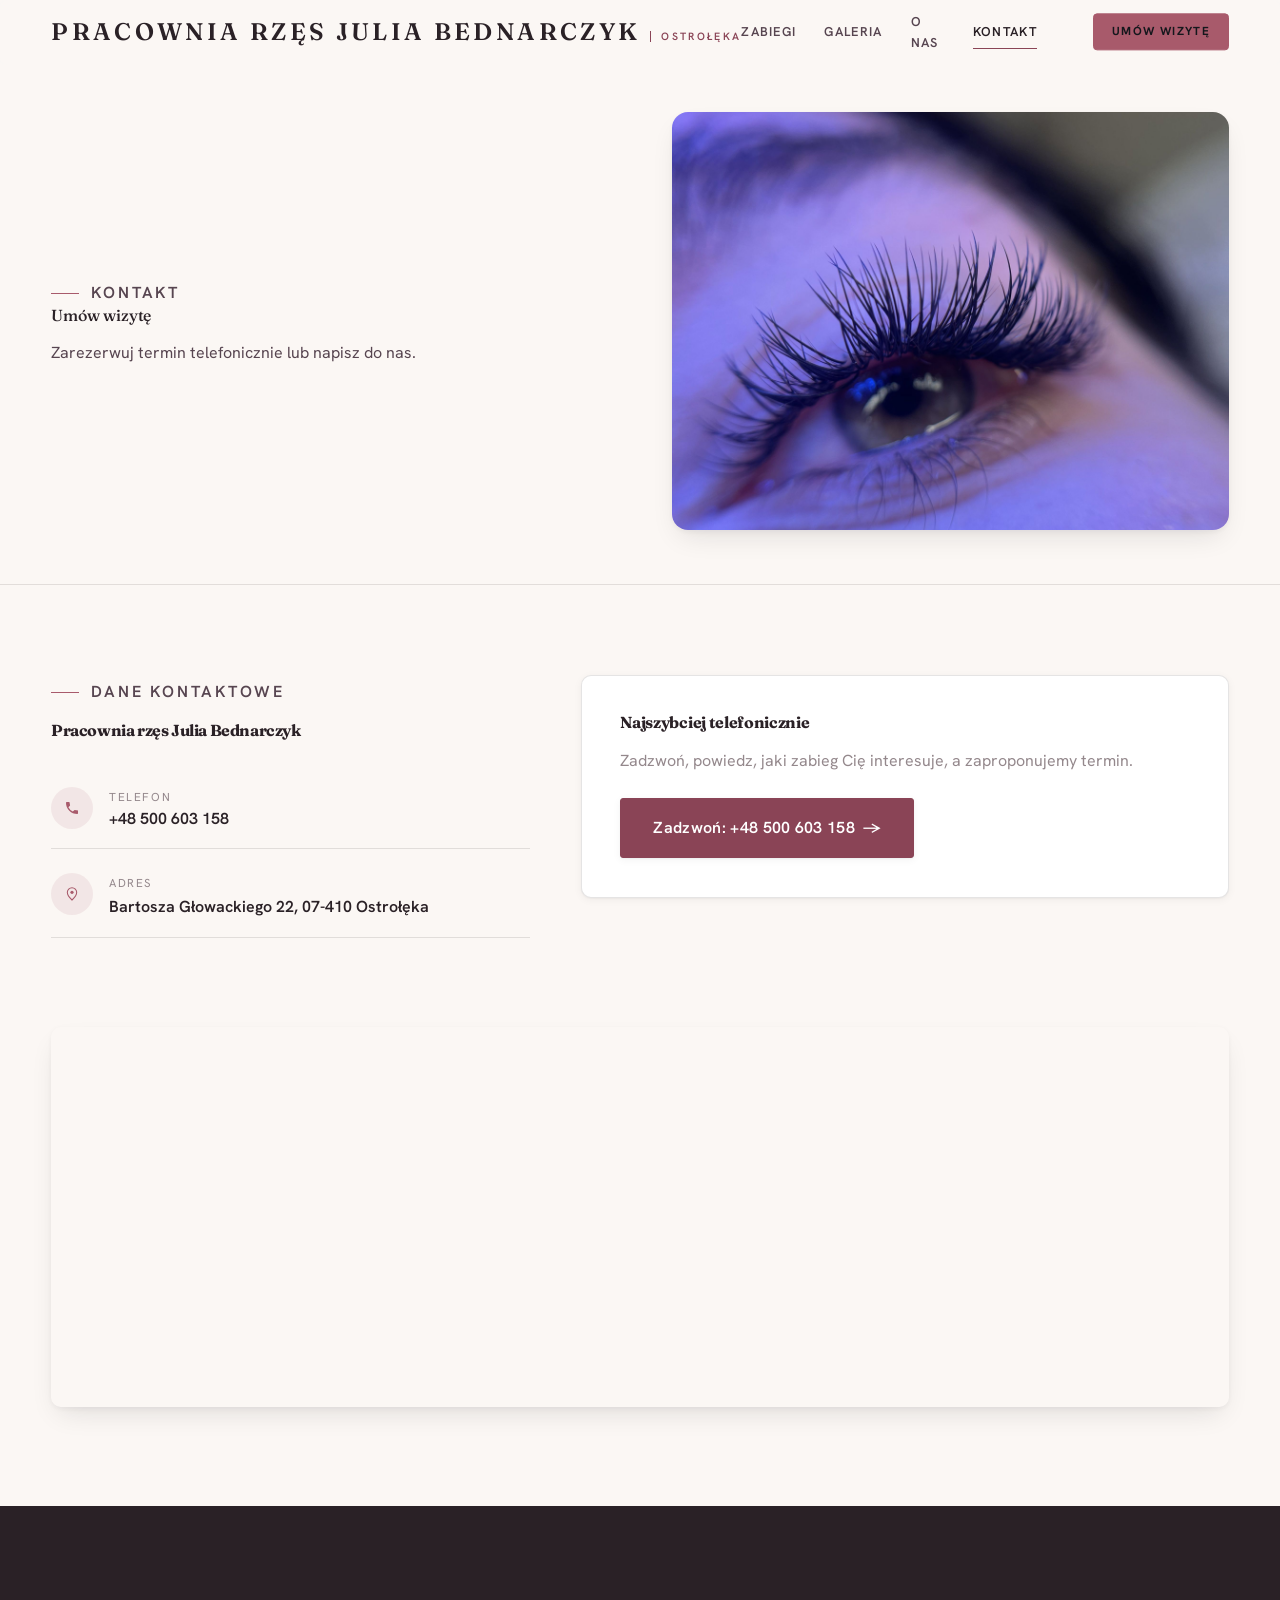
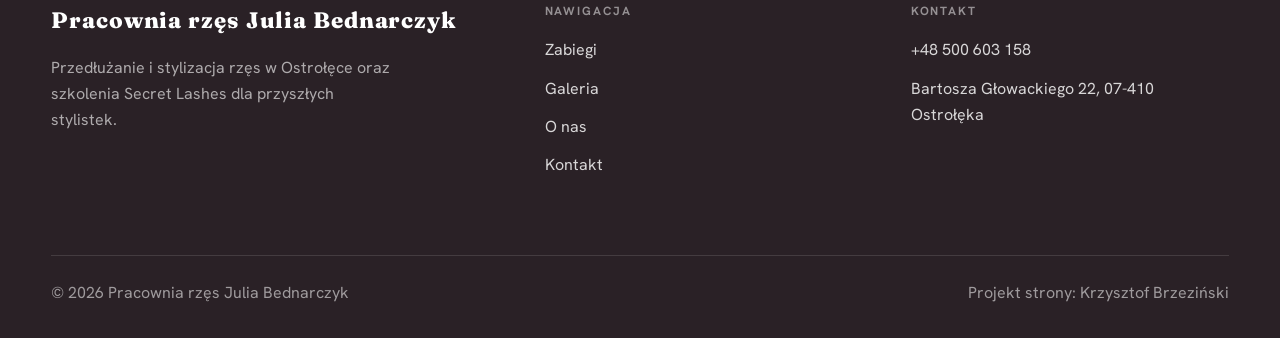
==== kontakt.html @ 6c17bf98 "Strona demo: pracownia-rzes-julia-bednarczyk-szkolenia-secret-lashes-w-ostrolece" ====
<!DOCTYPE html>
<html lang="pl">
<head>
<meta charset="UTF-8">
<meta name="viewport" content="width=device-width, initial-scale=1.0">
<title>Kontakt - Pracownia rzęs Julia Bednarczyk</title>
<meta name="description" content="Kontakt Pracownia rzęs Julia Bednarczyk - Bartosza Głowackiego 22, 07-410 Ostrołęka">
<link rel="preconnect" href="https://fonts.googleapis.com">
<link rel="preconnect" href="https://fonts.gstatic.com" crossorigin>
<link href="https://fonts.googleapis.com/css2?family=Fraunces:wght@500;600;700&family=Hanken+Grotesk:wght@400;500;600&display=swap" rel="stylesheet">
<link rel="stylesheet" href="assets/styles.css">
</head>
<body>

<header class="nav">
  <div class="wrap nav-inner">
    <a class="brand" href="index.html"><span class="name">Pracownia rzęs Julia Bednarczyk</span><span class="sub">Ostrołęka</span></a>
    <nav class="nav-links">
      <a href="oferta.html">Zabiegi</a>
      <a href="realizacje.html">Galeria</a>
      <a href="o-nas.html">O nas</a>
      <a href="kontakt.html" class="active">Kontakt</a>
      <a href="kontakt.html" class="btn btn-accent">Umów wizytę</a>
    </nav>
    <button class="nav-toggle" aria-label="Menu"><span></span><span></span><span></span></button>
  </div>
</header>

<section class="pagehead pagehead-soft">
  <div class="wrap">
    <figure class="ph-fig reveal"><img src="img/g5.jpg" alt="Pracownia rzęs Julia Bednarczyk - Umów wizytę" loading="lazy"></figure>
    <div class="ph-copy reveal">
      <span class="eyebrow">Kontakt</span>
      <h1>Umów wizytę</h1>
      <p>Zarezerwuj termin telefonicznie lub napisz do nas.</p>
    </div>
  </div>
</section>
<section>
  <div class="wrap contact-grid">
    <div class="reveal">
      <span class="eyebrow">Dane kontaktowe</span>
      <h2 style="margin:var(--space-4) 0 var(--space-6)">Pracownia rzęs Julia Bednarczyk</h2>
      <div class="info-list">
        <div class="info-row"><div class="ic"><svg class="ico-tel" width="16" height="16" viewBox="0 0 24 24" fill="none" aria-hidden="true"><path d="M6.6 10.8a15.5 15.5 0 0 0 6.6 6.6l2.2-2.2a1 1 0 0 1 1-.24 11.4 11.4 0 0 0 3.6.58 1 1 0 0 1 1 1V20a1 1 0 0 1-1 1A17 17 0 0 1 3 4a1 1 0 0 1 1-1h3.5a1 1 0 0 1 1 1c0 1.25.2 2.46.58 3.6a1 1 0 0 1-.25 1l-2.23 2.2Z" fill="currentColor"/></svg></div><div><div class="lbl">Telefon</div><a class="val" href="tel:+48500603158">+48 500 603 158</a></div></div>
        <div class="info-row"><div class="ic"><svg class="ico-pin" width="16" height="16" viewBox="0 0 24 24" fill="none" aria-hidden="true"><path d="M12 21s7-6.1 7-11.5A7 7 0 0 0 5 9.5C5 14.9 12 21 12 21Z" stroke="currentColor" stroke-width="1.6" fill="none"/><circle cx="12" cy="9.5" r="2.4" fill="currentColor"/></svg></div><div><div class="lbl">Adres</div><div class="val">Bartosza Głowackiego 22, 07-410 Ostrołęka</div></div></div>
      </div>
    </div>
    <div class="reveal">
      <div class="form">
        <h3 style="margin-bottom:var(--space-4)">Najszybciej telefonicznie</h3>
        <p class="muted" style="margin-bottom:var(--space-5)">Zadzwoń, powiedz, jaki zabieg Cię interesuje, a zaproponujemy termin.</p>
        <a href="tel:+48500603158" class="btn btn-accent" style="justify-content:center">Zadzwoń: +48 500 603 158 <span class="arr">→</span></a>
      </div>
    </div>
  </div>
</section>
<section style="padding-top:0">
  <div class="wrap reveal">
    <iframe class="map" title="Pracownia rzęs Julia Bednarczyk - Ostrołęka" src="https://maps.google.com/maps?q=53.0834225%2C21.5690968&z=15&output=embed" loading="lazy" referrerpolicy="no-referrer-when-downgrade"></iframe>
  </div>
</section>

<footer>
  <div class="wrap">
    <div class="foot-grid">
      <div class="foot-brand">
        <div class="name">Pracownia rzęs Julia Bednarczyk</div>
        <p>Przedłużanie i stylizacja rzęs w Ostrołęce oraz szkolenia Secret Lashes dla przyszłych stylistek.</p>
      </div>
      <div class="foot-col">
        <h4>Nawigacja</h4>
        <a href="oferta.html">Zabiegi</a>
        <a href="realizacje.html">Galeria</a>
        <a href="o-nas.html">O nas</a>
        <a href="kontakt.html">Kontakt</a>
      </div>
      <div class="foot-col">
        <h4>Kontakt</h4>
        <a href="tel:+48500603158">+48 500 603 158</a>
        <p>Bartosza Głowackiego 22, 07-410 Ostrołęka</p>
      </div>
    </div>
    <div class="foot-bot">
      <span>© 2026 Pracownia rzęs Julia Bednarczyk</span>
      <span>Projekt strony: Krzysztof Brzeziński</span>
    </div>
  </div>
</footer>
<div class="sticky-reserve"><a class="sr-book" href="kontakt.html">Umów wizytę</a><a class="sr-call" href="tel:+48500603158" aria-label="Zadzwoń"><svg class="ico-tel" width="16" height="16" viewBox="0 0 24 24" fill="none" aria-hidden="true"><path d="M6.6 10.8a15.5 15.5 0 0 0 6.6 6.6l2.2-2.2a1 1 0 0 1 1-.24 11.4 11.4 0 0 0 3.6.58 1 1 0 0 1 1 1V20a1 1 0 0 1-1 1A17 17 0 0 1 3 4a1 1 0 0 1 1-1h3.5a1 1 0 0 1 1 1c0 1.25.2 2.46.58 3.6a1 1 0 0 1-.25 1l-2.23 2.2Z" fill="currentColor"/></svg></a></div>

<script src="assets/main.js"></script>
</body>
</html>
---- assets/styles.css ----
/* ============================================================
   STOLBASZ — premium, architektoniczny B2B fit-out
   Jasna paleta, zero brązu. System wg premium-web-craft.
   Projekt strony: Krzysztof Brzeziński
   ============================================================ */

:root{
  /* PALETA — jasna, architektoniczna, chłodna */
  --paper:#FBF7F4;          /* główne tło */
  --paper-2:#F1E7E4;        /* sekcje alternatywne (chłodny jasny szary) */
  --paper-3:#F1E7E4;        /* delikatne wypełnienia */
  --ink:#2A2126;            /* tekst główny — chłodny grafit */
  --ink-soft:#574550;       /* nagłówki drugorzędne */
  --muted:#94888C;          /* tekst poboczny */
  --line:rgba(42,33,38,.12);/* hairline */
  --accent:#A85A6B;         /* stonowany petrol-slate — jedyny akcent */
  --accent-d:#8A4456;
  --accent-soft:rgba(168,90,107,.10);
  --dark:#2A2126;           /* sekcje ciemne (stopka/CTA) */

  /* ODSTĘPY — skala 4/8 */
  --space-1:4px; --space-2:8px; --space-3:12px; --space-4:16px; --space-5:24px;
  --space-6:32px; --space-7:48px; --space-8:64px; --space-9:96px; --space-10:128px;

  /* TYPOGRAFIA — fluid clamp() */
  --text-sm:clamp(.82rem,.8rem+.1vw,.9rem);
  --text-base:clamp(1rem,.97rem+.15vw,1.1rem);
  --text-lg:clamp(1.12rem,1.05rem+.3vw,1.3rem);
  --text-h3:clamp(1.2rem,1.1rem+.5vw,1.5rem);
  --text-h2:clamp(1.9rem,1.5rem+1.9vw,2.8rem);
  --text-h1:clamp(2.6rem,1.9rem+3.6vw,4.6rem);

  /* PROMIENIE — architektoniczne, raczej ostre */
  --r-sm:3px; --r-md:6px; --r-lg:10px;

  /* RUCH */
  --ease:cubic-bezier(.25,.46,.45,.94); --dur:.24s;

  /* CIENIE — miękkie, warstwowe */
  --sh-sm:0 1px 2px rgba(16,24,32,.04), 0 2px 8px rgba(16,24,32,.05);
  --sh-md:0 2px 6px rgba(16,24,32,.05), 0 12px 28px -8px rgba(16,24,32,.12);
  --sh-lg:0 6px 14px rgba(16,24,32,.07), 0 26px 56px -18px rgba(16,24,32,.22);

  --hairline:1px solid var(--line);

  --font-display:'Fraunces',serif;
  --font-body:'Hanken Grotesk',sans-serif;
}

*{box-sizing:border-box;margin:0;padding:0}
html{scroll-behavior:smooth}
body{
  font-family:var(--font-body);
  font-size:var(--text-base);
  line-height:1.65;
  color:var(--ink);
  background:var(--paper);
  -webkit-font-smoothing:antialiased;
  text-rendering:optimizeLegibility;
}
img{max-width:100%;display:block}
a{color:inherit;text-decoration:none}

.wrap{width:min(92%,1180px);margin-inline:auto}
section{padding-block:clamp(52px,6.5vw,96px)}

h1,h2,h3{font-family:var(--font-display);font-weight:700;line-height:1.08;letter-spacing:-.02em;color:var(--ink)}
h1{font-size:var(--text-h1);letter-spacing:-.035em}
h2{font-size:var(--text-h2);letter-spacing:-.025em}
h3{font-size:var(--text-h3)}
p{max-width:65ch}

.eyebrow{
  font-family:var(--font-body);
  font-size:var(--text-sm);
  font-weight:600;
  letter-spacing:.18em;
  text-transform:uppercase;
  color:var(--accent);
  display:inline-flex;align-items:center;gap:var(--space-3);
}
.eyebrow::before{content:"";width:28px;height:1px;background:var(--accent);display:inline-block}

.muted{color:var(--muted)}
.lead{font-size:var(--text-lg);line-height:1.55;color:var(--ink-soft);max-width:50ch}

/* ---------- BUTTONS ---------- */
.btn{
  display:inline-flex;align-items:center;gap:var(--space-2);
  font-weight:600;font-size:var(--text-sm);letter-spacing:.02em;
  padding:var(--space-4) var(--space-6);
  border-radius:var(--r-sm);
  transition:transform var(--dur) var(--ease),box-shadow var(--dur) var(--ease),background var(--dur) var(--ease);
  cursor:pointer;border:1px solid transparent;
}
.btn-accent{background:var(--accent);color:#fff;box-shadow:var(--sh-sm)}
.btn-accent:hover{background:var(--accent-d);transform:translateY(-2px);box-shadow:var(--sh-md)}
.btn-accent:active{transform:translateY(0);box-shadow:var(--sh-sm)}
.btn-ghost{background:transparent;color:var(--ink);border-color:var(--line)}
.btn-ghost:hover{border-color:var(--accent);color:var(--accent);transform:translateY(-2px)}
.btn-light{background:#fff;color:var(--ink);box-shadow:var(--sh-sm)}
.btn-light:hover{transform:translateY(-2px);box-shadow:var(--sh-md)}
.btn .arr{transition:transform var(--dur) var(--ease)}
.btn:hover .arr{transform:translateX(4px)}

/* ---------- NAV ---------- */
.nav{
  position:sticky;top:0;z-index:50;
  background:color-mix(in srgb,var(--paper) 88%,transparent);
  backdrop-filter:saturate(140%) blur(10px);
  border-bottom:var(--hairline);
}
.nav-inner{display:flex;align-items:center;justify-content:space-between;height:72px}
.brand{display:flex;flex-direction:column;line-height:1}
.brand .name{font-family:var(--font-display);font-weight:800;font-size:1.35rem;letter-spacing:.04em}
.brand .sub{font-size:.62rem;letter-spacing:.34em;text-transform:uppercase;color:var(--muted);margin-top:5px}
.nav-links{display:flex;align-items:center;gap:var(--space-6)}
.nav-links a{font-size:var(--text-sm);font-weight:500;color:var(--ink-soft);position:relative;padding-block:4px;transition:color var(--dur) var(--ease)}
.nav-links a::after{content:"";position:absolute;left:0;bottom:0;width:0;height:1.5px;background:var(--accent);transition:width var(--dur) var(--ease)}
.nav-links a:hover,.nav-links a.active{color:var(--ink)}
.nav-links a:hover::after,.nav-links a.active::after{width:100%}
.nav-links .btn{padding:var(--space-2) var(--space-5)}
/* przyciski w nav: właściwy kolor (przebij .nav-links a) + bez podkreślenia */
.nav-links a.btn-accent{color:#fff}
.nav-links a.btn-ghost,.nav-links a.btn-light{color:var(--ink)}
.nav-links a.btn::after{display:none}
.nav-toggle{display:none;background:none;border:none;cursor:pointer;flex-direction:column;gap:5px;padding:8px}
.nav-toggle span{width:24px;height:2px;background:var(--ink);transition:var(--dur)}

/* ---------- HERO (split) ---------- */
.hero{position:relative;overflow:hidden;border-bottom:var(--hairline)}
.hero-grid{display:grid;grid-template-columns:1.05fr .95fr;gap:clamp(24px,4vw,60px);align-items:center;
  padding-block:clamp(36px,4.5vw,64px)}
.hero-copy .eyebrow{margin-bottom:var(--space-5)}
.hero-copy h1{margin-bottom:var(--space-5)}
.hero-copy .lead{margin-bottom:var(--space-7)}
.hero-actions{display:flex;flex-wrap:wrap;gap:var(--space-4)}
.hero-art{position:relative;aspect-ratio:4/3;border-radius:var(--r-lg);overflow:hidden;box-shadow:var(--sh-lg)}
.hero-art img{width:100%;height:100%;object-fit:cover}
.hero-art::after{content:"";position:absolute;inset:0;background:linear-gradient(180deg,transparent 55%,rgba(18,24,28,.28))}
.hero-badge{position:absolute;left:var(--space-5);bottom:var(--space-5);z-index:2;
  background:rgba(252,252,251,.94);backdrop-filter:blur(4px);
  border-radius:var(--r-md);padding:var(--space-4) var(--space-5);box-shadow:var(--sh-md);max-width:78%}
.hero-badge strong{display:block;font-family:var(--font-display);font-size:1rem;letter-spacing:-.01em}
.hero-badge span{font-size:var(--text-sm);color:var(--muted)}

/* ---------- HERO duży / kinowy (strona główna) ---------- */
.hero-cine{position:relative;min-height:clamp(560px,82vh,840px);min-height:clamp(560px,82svh,840px);display:flex;align-items:center;overflow:hidden;border-bottom:var(--hairline)}
.hero-cine>img{position:absolute;inset:0;width:100%;height:100%;object-fit:cover;z-index:0}
.hero-cine::after{content:"";position:absolute;inset:0;z-index:1;
  background:linear-gradient(95deg,rgba(13,18,23,.86) 0%,rgba(13,18,23,.64) 32%,rgba(13,18,23,.24) 62%,rgba(13,18,23,.04) 100%)}
.hero-cine .wrap{position:relative;z-index:2;padding-block:var(--space-8)}
.hero-cine .hero-copy{max-width:660px}
.hero-cine .eyebrow{color:#fff;margin-bottom:var(--space-5)}
.hero-cine .eyebrow::before{background:#fff}
.hero-cine h1{color:#fff;margin-bottom:var(--space-5);font-size:clamp(2.9rem,2rem+4.4vw,5.2rem)}
.hero-cine .lead{color:rgba(255,255,255,.92);max-width:48ch;margin-bottom:var(--space-7)}
.hero-cine .hero-actions{display:flex;flex-wrap:wrap;gap:var(--space-4)}
@media(max-width:680px){
  .hero-cine{min-height:clamp(520px,76vh,640px);min-height:clamp(520px,76svh,640px);align-items:flex-end}
  .hero-cine::after{background:linear-gradient(0deg,rgba(13,18,23,.9) 6%,rgba(13,18,23,.45) 55%,rgba(13,18,23,.25) 100%)}
  .hero-cine .wrap{padding-bottom:var(--space-9)}
}

/* full-bleed hero variant (podstrony) */
.pagehead{position:relative;min-height:46vh;min-height:46svh;display:flex;align-items:flex-end;overflow:hidden;border-bottom:var(--hairline)}
.pagehead img{position:absolute;inset:0;width:100%;height:100%;object-fit:cover}
.pagehead::after{content:"";position:absolute;inset:0;background:linear-gradient(180deg,rgba(18,24,28,.25),rgba(18,24,28,.62))}
.pagehead .wrap{position:relative;z-index:2;padding-block:var(--space-9);color:#fff}
.pagehead h1{color:#fff;max-width:18ch}
.pagehead .eyebrow{color:#fff}
.pagehead .eyebrow::before{background:#fff}
.pagehead p{color:rgba(255,255,255,.86);margin-top:var(--space-4);max-width:54ch}

/* ---------- STRIP (pasek skrótów / liczby) ---------- */
.strip{background:var(--dark);color:#fff}
.strip .wrap{display:grid;grid-template-columns:repeat(4,1fr);gap:var(--space-6);padding-block:var(--space-8)}
.strip .item .k{font-family:var(--font-display);font-size:clamp(1.6rem,1.2rem+1.4vw,2.4rem);font-weight:800;letter-spacing:-.02em;color:#fff}
.strip .item .v{font-size:var(--text-sm);color:rgba(255,255,255,.66);margin-top:var(--space-2);line-height:1.45}
.strip .item{border-left:2px solid var(--accent);padding-left:var(--space-5)}

/* ---------- SECTION HEAD ---------- */
.head{max-width:48rem;margin-bottom:var(--space-8)}
.head.center{margin-inline:auto;text-align:center}
.head .eyebrow{margin-bottom:var(--space-4)}
.head h2{margin-bottom:var(--space-4)}
.head p{color:var(--muted);font-size:var(--text-lg);line-height:1.55}
.head.center p{margin-inline:auto}

/* ---------- INTRO SPLIT ---------- */
.split{display:grid;grid-template-columns:.92fr 1.08fr;gap:clamp(28px,5vw,80px);align-items:center}
.split.rev{grid-template-columns:1.08fr .92fr}
.split.rev .split-art{order:-1}
.split-art{position:relative;aspect-ratio:5/4;border-radius:var(--r-lg);overflow:hidden;box-shadow:var(--sh-lg)}
.split-art img{width:100%;height:100%;object-fit:cover}
.split-copy h2{margin-bottom:var(--space-5)}
.split-copy p+p{margin-top:var(--space-4)}
.split-copy .btn{margin-top:var(--space-6)}

/* ---------- SERVICES (zakres) ---------- */
.svc-grid{display:grid;grid-template-columns:repeat(auto-fit,minmax(280px,1fr));gap:var(--space-5)}
.svc{background:#fff;border:var(--hairline);border-radius:var(--r-md);padding:var(--space-7) var(--space-6);
  transition:transform var(--dur) var(--ease),box-shadow var(--dur) var(--ease),border-color var(--dur) var(--ease);
  position:relative;overflow:hidden}
.svc::before{content:"";position:absolute;left:0;top:0;width:3px;height:0;background:var(--accent);transition:height var(--dur) var(--ease)}
.svc:hover{transform:translateY(-4px);box-shadow:var(--sh-md);border-color:transparent}
.svc:hover::before{height:100%}
.svc .ic{font-family:var(--font-display);font-size:.8rem;font-weight:700;letter-spacing:.12em;color:var(--accent);margin-bottom:var(--space-4)}
.svc h3{margin-bottom:var(--space-3);font-size:1.22rem}
.svc p{color:var(--muted);font-size:var(--text-base);line-height:1.6}

/* big detailed service rows */
.svc-row{display:grid;grid-template-columns:.8fr 1.2fr;gap:clamp(20px,4vw,60px);align-items:center;padding-block:var(--space-8)}
.svc-row+.svc-row{border-top:var(--hairline)}
.svc-row.rev{grid-template-columns:1.2fr .8fr}
.svc-row.rev .svc-row-art{order:-1}
.svc-row-art{aspect-ratio:4/3;border-radius:var(--r-md);overflow:hidden;box-shadow:var(--sh-md)}
.svc-row-art img{width:100%;height:100%;object-fit:cover}
.svc-row h3{font-size:1.5rem;margin-bottom:var(--space-4)}
.svc-row .num{font-family:var(--font-display);font-size:.85rem;font-weight:700;letter-spacing:.14em;color:var(--accent);display:block;margin-bottom:var(--space-3)}
.svc-row ul{list-style:none;margin-top:var(--space-4);display:flex;flex-direction:column;gap:var(--space-2)}
.svc-row li{position:relative;padding-left:var(--space-5);color:var(--muted);font-size:var(--text-base)}
.svc-row li::before{content:"";position:absolute;left:0;top:.62em;width:8px;height:1px;background:var(--accent)}

/* ---------- GALLERY (realizacje) ---------- */
.gallery{display:grid;grid-template-columns:repeat(12,1fr);gap:var(--space-4);grid-auto-rows:200px}
/* GALERIA MASONRY — pionowe zdjęcia (portrety beauty/wellness) bez przycinania: kolumny, height auto */
.gallery-masonry{column-count:3;column-gap:var(--space-4)}
@media(max-width:900px){.gallery-masonry{column-count:2}}
@media(max-width:560px){.gallery-masonry{column-count:1}}
.gallery-masonry .m-tile{break-inside:avoid;margin:0 0 var(--space-4);padding:0;position:relative;overflow:hidden;border-radius:var(--r-md);border:1px solid var(--line)}
.gallery-masonry .m-tile img{width:100%;height:auto;display:block}
.gallery-masonry .m-tile .cap{position:absolute;left:0;right:0;bottom:0;padding:var(--space-4);color:#fff;background:linear-gradient(0deg,rgba(0,0,0,.55),transparent);font-size:var(--text-sm)}
.gallery-masonry .m-tile .cap small{display:block;font-weight:400;opacity:.78;letter-spacing:.04em;text-transform:uppercase;font-size:.66rem;margin-top:3px}
.tile{position:relative;overflow:hidden;border-radius:var(--r-md);box-shadow:var(--sh-sm);
  transition:transform var(--dur) var(--ease),box-shadow var(--dur) var(--ease)}
.tile img{width:100%;height:100%;object-fit:cover;transition:transform .6s var(--ease)}
.tile:hover{box-shadow:var(--sh-md)}
.tile:hover img{transform:scale(1.05)}
.tile .cap{position:absolute;left:0;right:0;bottom:0;padding:var(--space-5) var(--space-4) var(--space-4);
  background:linear-gradient(transparent,rgba(18,24,28,.78));color:#fff;
  font-size:var(--text-sm);font-weight:600;letter-spacing:.01em;
  opacity:0;transform:translateY(8px);transition:var(--dur) var(--ease)}
.tile:hover .cap{opacity:1;transform:translateY(0)}
.tile .cap small{display:block;font-weight:400;opacity:.78;letter-spacing:.04em;text-transform:uppercase;font-size:.66rem;margin-top:3px}
/* bento spans */
.t-wide{grid-column:span 6}
.t-tall{grid-column:span 6;grid-row:span 2}
.t-std{grid-column:span 6}
.t-third{grid-column:span 4}
.t-two3{grid-column:span 8}

/* ---------- TRUST / WIARYGODNOŚĆ ---------- */
.trust{background:var(--paper-2)}
.trust-grid{display:grid;grid-template-columns:repeat(auto-fit,minmax(240px,1fr));gap:var(--space-5);margin-top:var(--space-7)}
.trust-card{background:#fff;border-radius:var(--r-md);padding:var(--space-7) var(--space-6);box-shadow:var(--sh-sm);border-top:3px solid var(--accent)}
.trust-card .big{font-family:var(--font-display);font-size:clamp(1.8rem,1.3rem+1.6vw,2.6rem);font-weight:800;letter-spacing:-.02em;color:var(--ink);line-height:1}
.trust-card h3{font-size:1.12rem;margin:var(--space-3) 0 var(--space-2)}
.trust-card p{color:var(--muted);font-size:var(--text-base);line-height:1.55}

/* ---------- CTA band ---------- */
.cta{background:var(--dark);color:#fff;position:relative;overflow:hidden}
.cta .wrap{display:grid;grid-template-columns:1.4fr .6fr;gap:var(--space-7);align-items:center;position:relative;z-index:2}
.cta h2{color:#fff;max-width:20ch}
.cta p{color:rgba(255,255,255,.74);margin-top:var(--space-4)}
.cta-actions{display:flex;flex-direction:column;gap:var(--space-3);align-items:flex-start}
.cta::before{content:"";position:absolute;right:-80px;top:-80px;width:360px;height:360px;border-radius:50%;
  background:radial-gradient(circle,var(--accent-soft),transparent 70%)}

/* ---------- CONTACT ---------- */
.contact-grid{display:grid;grid-template-columns:.85fr 1.15fr;gap:clamp(28px,4vw,56px);align-items:start}
.info-list{display:flex;flex-direction:column;gap:var(--space-2)}
.info-row{display:flex;gap:var(--space-4);align-items:flex-start;padding-block:var(--space-4);border-bottom:var(--hairline)}
.info-row .ic{flex:none;width:42px;height:42px;display:grid;place-items:center;border-radius:50%;
  background:var(--accent-soft);color:var(--accent);font-size:1.05rem}
.info-row .lbl{font-size:.72rem;letter-spacing:.14em;text-transform:uppercase;color:var(--muted)}
.info-row .val{font-weight:600;font-size:var(--text-base);margin-top:2px}
.info-row a.val:hover{color:var(--accent)}
.map{border:none;border-radius:var(--r-lg);box-shadow:var(--sh-md);width:100%;height:100%;min-height:380px;filter:grayscale(.2) contrast(1.02)}
.form{background:#fff;border:var(--hairline);border-radius:var(--r-lg);padding:clamp(24px,3vw,40px);box-shadow:var(--sh-sm)}
.form .fld{margin-bottom:var(--space-5)}
.form label{display:block;font-size:var(--text-sm);font-weight:600;margin-bottom:var(--space-2)}
.form input,.form textarea{width:100%;font-family:inherit;font-size:var(--text-base);color:var(--ink);
  padding:var(--space-4);border:var(--hairline);border-radius:var(--r-sm);background:var(--paper);transition:border-color var(--dur)}
.form input:focus,.form textarea:focus{outline:none;border-color:var(--accent);background:#fff}
.form textarea{resize:vertical;min-height:120px}
.form .note{font-size:var(--text-sm);color:var(--muted);margin-top:var(--space-3)}

/* ---------- FOOTER ---------- */
footer{background:var(--dark);color:#fff;padding-block:var(--space-9) var(--space-6)}
.foot-grid{display:grid;grid-template-columns:1.4fr 1fr 1fr;gap:var(--space-7);margin-bottom:var(--space-8)}
.foot-brand .name{font-family:var(--font-display);font-weight:800;font-size:1.4rem;letter-spacing:.04em}
.foot-brand p{color:rgba(255,255,255,.62);margin-top:var(--space-4);font-size:var(--text-base);max-width:38ch}
.foot-col h4{font-size:.74rem;letter-spacing:.16em;text-transform:uppercase;color:rgba(255,255,255,.5);margin-bottom:var(--space-4)}
.foot-col a,.foot-col p{display:block;color:rgba(255,255,255,.82);font-size:var(--text-base);margin-bottom:var(--space-3)}
.foot-col a:hover{color:#fff}
.foot-bot{border-top:1px solid rgba(255,255,255,.12);padding-top:var(--space-5);display:flex;justify-content:space-between;flex-wrap:wrap;gap:var(--space-3);
  font-size:var(--text-sm);color:rgba(255,255,255,.55)}
.foot-bot a:hover{color:#fff}

/* ---------- REVEAL ---------- */
.reveal{opacity:0;transform:translateY(22px);transition:opacity .6s var(--ease),transform .6s var(--ease)}
.reveal.in{opacity:1;transform:none}

/* ---------- RESPONSIVE ---------- */
@media(max-width:920px){
  .hero-grid,.split,.split.rev,.svc-row,.svc-row.rev,.cta .wrap,.contact-grid,.foot-grid{grid-template-columns:1fr}
  .split.rev .split-art,.svc-row.rev .svc-row-art{order:0}
  .hero-art{aspect-ratio:16/10;max-height:420px}
  .strip .wrap{grid-template-columns:repeat(2,1fr);gap:var(--space-7)}
  .gallery{grid-auto-rows:180px}
  .t-wide,.t-tall,.t-std,.t-third,.t-two3{grid-column:span 6}
  .t-tall{grid-row:span 1}
  .cta-actions{flex-direction:row;flex-wrap:wrap}
  .foot-grid{gap:var(--space-6)}
}
@media(max-width:680px){
  .nav-links{position:fixed;inset:72px 0 auto 0;background:var(--paper);flex-direction:column;align-items:stretch;
    gap:0;padding:var(--space-4) 6%;border-bottom:var(--hairline);box-shadow:var(--sh-md);
    transform:translateY(-120%);transition:transform var(--dur) var(--ease)}
  .nav-links.open{transform:translateY(0)}
  .nav-links a{padding-block:var(--space-4);border-bottom:var(--hairline)}
  .nav-links .btn{margin-top:var(--space-3);justify-content:center}
  .nav-toggle{display:flex}
  .strip .wrap{grid-template-columns:1fr}
  .gallery{grid-template-columns:repeat(6,1fr)}
  .foot-grid{grid-template-columns:1fr}
}
@media(prefers-reduced-motion:reduce){
  *{animation-duration:.01ms!important;transition:none!important}
  .reveal{opacity:1!important;transform:none!important}
  html{scroll-behavior:auto}
}

/* ============================================================
   PREMIUM LAYER — destylat deep-researchu branż (anty-AI, spokój).
   Zmienne STOLBASZ (--accent/--ink/--paper/--line/--dark). Ruch ledwo
   zauważalny, krzywa cubic-bezier(.16,.84,.44,1); prefers-reduced-motion
   pokryte blanketem wyżej. Karty hairline zamiast cieni = #1 sygnał „nie-AI".
   ============================================================ */

/* więcej oddechu między sekcjami (liderzy: 110-130px) */
section{padding-block:clamp(64px,8vw,128px)}

/* 1) Aksamitny reveal — dłuższa, miękka krzywa zamiast „skoku" */
.reveal{transition:opacity .9s cubic-bezier(.16,.84,.44,1),transform .9s cubic-bezier(.16,.84,.44,1);will-change:opacity,transform}
/* stagger TYLKO w galerii (tam pozycja = porządek dzieci) */
.gallery .reveal:nth-child(2){transition-delay:.07s}
.gallery .reveal:nth-child(3){transition-delay:.14s}
.gallery .reveal:nth-child(4){transition-delay:.21s}
.gallery .reveal:nth-child(5){transition-delay:.28s}
.gallery .reveal:nth-child(6){transition-delay:.35s}

/* 2) Hero STATYCZNY na .hero-cine — Ken Burns CAŁKIEM WYŁĄCZONY 26.06 (3. zgłoszenie Szymona).
   GENEZA: animowanie scale na <img> hero z teksturami (cegły/framugi) re-samplinguje obraz
   klatka po klatce → na części ekranów drobne drganie/shimmer = „heroshot się trzęsie".
   translateY usunięto wcześniej, scale-only + will-change/GPU NIE wystarczyły do GWARANCJI gładkości.
   Krzysztof zażądał pewności („make sure, że błąd się nie pojawi") > efekt. Zero animacji = 0% drgania.
   Delikatny zoom zostaje TYLKO w pełnoekranowych hero gastro/studio (hg-bg/hs-bg — tło, inny
   mechanizm, chwalone, nigdy nie zgłaszane). NIE wracać do KB na .hero-cine bez realnego testu
   na sprzęcie klienta — to ryzyko regresji „trzęsienia”. */
/* BEZPIECZNY "wow" na hero = jednorazowy FADE-IN (opacity), nie zoom.
   opacity nie dotyka bitmapy → gładkie na KAŻDYM zdjęciu/ekranie/GPU, zero ryzyka migotania.
   Geometryczny ruch (scale/translate) na .hero-cine jest ZAKAZANY (bramka pilnuje). */
@keyframes heroFade{from{opacity:0}to{opacity:1}}
.hero-cine>img{transform:none;animation:heroFade 1.1s ease-out both}

/* 3) Akcentowy hairline pod nagłówkiem sekcji, który „rysuje się" przy wejściu */
.head h2{position:relative;padding-bottom:18px}
.head h2::after{content:"";position:absolute;left:0;bottom:0;height:1px;width:0;background:var(--accent);transition:width 1s cubic-bezier(.16,.84,.44,1) .15s}
.head.center h2::after{left:50%;transform:translateX(-50%)}
.head.reveal.in h2::after,.head.center.reveal.in h2::after{width:54px}

/* 4) Karty HAIRLINE zamiast cieni/zaokrągleń (najmocniejszy anty-AI detal) */
.svc{background:transparent;border:1px solid var(--line);border-radius:var(--r-sm);box-shadow:none}
.svc:hover{box-shadow:none;border-color:var(--accent);transform:translateY(-3px)}
.trust-card{background:transparent;box-shadow:none;border:1px solid var(--line);border-top:2px solid var(--accent);border-radius:var(--r-sm)}
.tile{box-shadow:none;border-radius:var(--r-sm)}
.tile:hover{box-shadow:none}

/* 5) Sticky-nav kondensuje się po przewinięciu (sygnał dopracowania) */
.nav{transition:box-shadow .4s ease,background .4s ease}
.nav.is-stuck{box-shadow:0 1px 0 var(--line),0 14px 30px -24px rgba(0,0,0,.45)}
.nav-inner{transition:height .35s var(--ease)}
.nav.is-stuck .nav-inner{height:60px}

/* 6) MANIFESTO — pełnoekranowy cytat-bohater (zastępuje generyczne „Dlaczego my") */
.manifesto{background:var(--paper-2);text-align:center}
.manifesto .wrap{max-width:60rem}
.manifesto p{font-family:var(--font-display);font-style:italic;font-size:clamp(1.6rem,1rem+2.4vw,2.8rem);line-height:1.32;color:var(--ink-soft);margin-inline:auto;max-width:26ch;position:relative;padding-top:var(--space-8)}
.manifesto p::before{content:"";position:absolute;top:0;left:50%;transform:translateX(-50%);width:54px;height:1px;background:var(--accent)}
.manifesto p span{color:var(--accent);font-style:italic}

/* 7) GATEWAYS — 3 duże bramy-zdjęcia (zamiast paska menu usług) */
.gateways{display:grid;grid-template-columns:repeat(3,1fr);gap:var(--space-4)}
.gateway{position:relative;aspect-ratio:3/4;overflow:hidden;border-radius:var(--r-sm);display:block}
.gateway img{width:100%;height:100%;object-fit:cover;transition:transform .8s var(--ease),filter .5s var(--ease)}
.gateway::after{content:"";position:absolute;inset:0;background:linear-gradient(180deg,transparent 38%,rgba(18,24,28,.74))}
.gateway:hover img{transform:scale(1.05);filter:brightness(1.05)}
.gateway .g-ttl{position:absolute;left:0;right:0;bottom:0;z-index:2;padding:var(--space-6) var(--space-5);color:#fff;font-family:var(--font-display);font-size:1.45rem;letter-spacing:-.01em;line-height:1.15}
.gateway .g-ttl small{display:block;font-family:var(--font-body);font-size:var(--text-sm);font-weight:400;opacity:.82;letter-spacing:.03em;margin-top:5px}
@media(max-width:760px){.gateways{grid-template-columns:1fr}.gateway{aspect-ratio:16/10}}

/* 8) LOGO klienta w nagłówku (gdy podane --logo) */
/* 52px domyślnie (feedback Bartka 06.07.2026: 40px ginęło, uwaga padła 3x; ~56px sprawdzone na żywym demie anna-borowiec-makeup) */
.brand-logo{height:52px;width:auto;max-width:240px;object-fit:contain;display:block}
.nav.is-stuck .brand-logo{height:44px}
@media(max-width:680px){.brand-logo{height:40px}}

/* === rodzina: wellness === */
/* ============================================================
   RODZINA: WELLNESS (beauty / spa / head spa / masaż / kosmetologia)
   Doklejane NA WIERZCH base.css. Skin beauty (Fraunces + śliwka) lub spa (Marcellus + złoto).
   Filozofia: ATMOSFERA + ZADBANIE O SIEBIE + "Umów wizytę". Miękko, zmysłowo, spokojnie.
   Tokeny TYLKO istniejące. Ceny/zabiegi/specjaliści/before-after tylko realne.
   ============================================================ */

/* --- Miększe, eleganckie karty --- */
.svc,.trust-card,.tile,.gateway,.split-art,.svc-row-art{border-radius:var(--r-lg)}

/* --- CENNIK / ZABIEGI (kategorie; ceny tylko gdy realne) - reuzyte z gastro --- */
.menu-sec{background:var(--paper-2)}
.menu-cats{display:grid;grid-template-columns:repeat(2,1fr);gap:var(--space-7) var(--space-8);max-width:62rem;margin:0 auto}
.menu-cat{border-top:1px solid var(--accent);padding-top:var(--space-4)}
.menu-cat h3{font-family:var(--font-display);font-size:1.35rem;letter-spacing:.01em;margin-bottom:var(--space-3)}
.menu-cat p{color:var(--muted);font-size:var(--text-base);line-height:1.65}
.menu-note{text-align:center;color:var(--muted);font-size:var(--text-sm);margin-top:var(--space-8);max-width:52ch;margin-inline:auto}
@media(max-width:760px){.menu-cats{grid-template-columns:1fr;gap:var(--space-6)}}

/* --- ZESPÓŁ / SPECJALISTKI (renderowane TYLKO z realnych danych) - reuzyte z kliniki --- */
.zespol-grid{display:grid;grid-template-columns:repeat(auto-fit,minmax(15rem,1fr));gap:var(--space-6)}
.doc{margin:0;background:var(--paper);border:1px solid var(--line);border-radius:var(--r-lg);overflow:hidden;
  transition:transform .3s var(--ease),box-shadow .3s var(--ease)}
.doc:hover{transform:translateY(-5px);box-shadow:var(--sh-md)}
.doc-photo{aspect-ratio:4/5;overflow:hidden;background:var(--paper-2)}
.doc-photo img{width:100%;height:100%;object-fit:cover;transition:transform .6s var(--ease)}
.doc:hover .doc-photo img{transform:scale(1.04)}
.doc figcaption{padding:var(--space-5)}
.doc-role{display:inline-block;font-size:.72rem;font-weight:700;letter-spacing:.14em;text-transform:uppercase;
  color:var(--accent);margin-bottom:var(--space-2)}
.doc-name{font-family:var(--font-display);font-size:1.15rem;margin-bottom:var(--space-2);line-height:1.2}
.doc-bio{color:var(--muted);font-size:var(--text-sm);line-height:1.55}

/* --- STICKY "Umów wizytę" (mobile) --- */
.sticky-reserve{display:none}
@media(max-width:820px){
  .sticky-reserve{display:flex;position:fixed;left:0;right:0;bottom:0;z-index:90;
    background:var(--line);box-shadow:0 -6px 20px -10px rgba(0,0,0,.4)}
  .sticky-reserve a{padding:15px 8px;text-align:center;font-weight:700;font-size:.95rem;letter-spacing:.01em}
  .sr-book{flex:1;background:var(--accent);color:#fff}
  .sr-call{width:60px;background:var(--paper);color:var(--ink);font-size:1.15rem;border-left:1px solid var(--line)}
  body{padding-bottom:56px}
}

/* ============================================================
   FAZA 3 - OSOBNY UKŁAD WELLNESS (research wf_840d7930 + krytyka z policzonym WCAG). Doklejane na wierzch.
   Tożsamość: SPOKÓJ / ODDECH / ZMYSŁOWOŚĆ - jasno, miękko, editorialowo. Przeciwieństwo techniki DOM i dramatu AUTO.
   ============================================================ */

/* --- P0 KONTRAST (krytyka policzyła WCAG na skórkach): naprawy, bo predeploy NIE testuje kontrastu --- */
/* CTA na akcencie: spa złoto #B0894B + biel = 3.22 FAIL -> tło accent-d (ciemniejsze) = PASS */
.btn-accent{background:var(--accent-d);border-color:var(--accent-d);color:#fff}
.btn-accent:hover{background:var(--accent);border-color:var(--accent);color:#fff}
.sticky-reserve .sr-book{background:var(--accent-d);color:#fff}
/* eyebrow TEKST = ink-soft (akcent jako tekst na cream pada 2.5-2.9); kreska ::before zostaje akcentowa (dekoracja) */
.eyebrow{color:var(--ink-soft)}
.eyebrow::before{background:var(--accent)}
/* opisy mutedem na paper-2 padają (2.8-2.9) -> ink-soft */
.menu-cat p,.menu-note,.doc-bio,.cn-desc,.ryt-copy p{color:var(--ink-soft)}

/* --- Miękkie krzywizny: cap 16px (nie 22 = "karta z apki"); delikatny hover (bez ostrego lift) --- */
.svc,.trust-card,.tile,.gateway,.split-art,.svc-row-art,.doc,.hs-fig,.ph-fig{border-radius:16px}
.doc:hover{transform:translateY(-3px);box-shadow:var(--sh-sm)}
section{padding-block:clamp(74px,10vh,124px)}   /* nieco więcej oddechu niż reszta rodzin */

/* (NAV usunięty - generuje go silnik multipage.py: _nav_css + sekcja "NAV NOBU (silnik): wellness") */

/* === HERO WELLNESS: editorial SPLIT na bieli, zdjęcie OPRAWIONE (offset passe-partout), STATYCZNE (bez Ken Burns) === */
.hero-spa{position:relative;background:var(--paper);padding-top:clamp(6.5rem,12vh,9rem);padding-bottom:clamp(3rem,8vh,6rem)}
.hero-spa .wrap{display:grid;grid-template-columns:1.05fr 1fr;gap:clamp(2rem,5vw,5rem);align-items:center}
.hs-copy{max-width:46ch}
.hs-claim{font-family:var(--font-display);font-weight:500;line-height:1.06;letter-spacing:-.005em;
  font-size:clamp(2.3rem,1.7rem+3vw,3.9rem);color:var(--ink);margin:var(--space-4) 0 var(--space-5)}
.hs-lead{color:var(--ink-soft);font-size:var(--text-lg);line-height:1.6;max-width:44ch;margin-bottom:var(--space-7)}
.hs-cta{border-radius:999px}
.hs-rating{margin-top:var(--space-5);color:var(--ink-soft);font-weight:600;letter-spacing:.01em;font-size:var(--text-sm)}
.hs-fig{position:relative;aspect-ratio:4/5;border-radius:16px;overflow:hidden;box-shadow:var(--sh-lg);isolation:isolate}
.hs-fig img{width:100%;height:100%;object-fit:cover;display:block}   /* hero = EAGER (bez lazy), STATYCZNE - bez animacji scale */
.hs-fig::after{content:"";position:absolute;inset:0;border:1px solid rgba(255,255,255,.5);border-radius:16px;pointer-events:none} /* delikatne passe-partout wewnątrz */
.hero-spa::before{content:"";position:absolute;right:clamp(1rem,4vw,3rem);top:clamp(5.5rem,11vh,8rem);bottom:clamp(2.5rem,7vh,5rem);
  width:min(38%,30rem);border:1px solid color-mix(in srgb,var(--accent) 40%,transparent);border-radius:16px;transform:translate(14px,14px);z-index:0;pointer-events:none} /* offsetowa ramka „matted print" za zdjęciem - sygnatura, nie zwykły split */
.hero-spa .wrap{position:relative;z-index:1}
@media(max-width:860px){
  .hero-spa .wrap{grid-template-columns:1fr;gap:var(--space-7)}
  .hs-fig{aspect-ratio:5/4;order:-1}
  .hero-spa::before{display:none}                /* offset-ramka tylko desktop (anty horizontal-scroll na mobile) */
}

/* === RYTUAŁ: naprzemienne editorialowe wiersze (zdjęcie + duży serif-numerał), hairline między - WŁASNY układ === */
.ryt-list{margin-top:var(--space-8);display:flex;flex-direction:column}
.ryt-row{display:grid;grid-template-columns:1fr 1fr;gap:clamp(1.6rem,4vw,4rem);align-items:center;
  padding-block:clamp(2rem,4vh,3.2rem);border-top:1px solid var(--line)}
.ryt-row:last-child{border-bottom:1px solid var(--line)}
.ryt-row:nth-child(even) .ryt-fig{order:2}        /* naprzemienność: zdjęcie raz lewo raz prawo */
.ryt-fig{margin:0;aspect-ratio:5/4;border-radius:16px;overflow:hidden;background:var(--paper-2)}
.ryt-fig img{width:100%;height:100%;object-fit:cover}
.ryt-no{display:block;font-family:var(--font-display);font-weight:500;font-size:clamp(2.4rem,4vw,3.6rem);
  line-height:1;color:var(--accent);opacity:.55;margin-bottom:var(--space-3)}
.ryt-copy h3{font-family:var(--font-display);font-weight:500;font-size:clamp(1.4rem,2.4vw,1.9rem);letter-spacing:-.01em;margin-bottom:var(--space-3)}
.ryt-copy p{font-size:var(--text-base);line-height:1.65;max-width:42ch}
@media(max-width:760px){.ryt-row{grid-template-columns:1fr;gap:var(--space-5)}.ryt-row .ryt-fig{order:-1!important}}

/* === CENNIK WELLNESS: editorialowa LISTA zabiegów (wiersze hairline), NIE siatka gastro === */
.cennik{max-width:60rem;margin:var(--space-8) auto 0;display:flex;flex-direction:column}
.cennik-row{display:grid;grid-template-columns:minmax(12rem,1fr) 1.6fr;gap:clamp(1rem,3vw,3rem);
  padding-block:var(--space-5);border-top:1px solid var(--line);align-items:baseline}
.cennik-row:last-child{border-bottom:1px solid var(--line)}
.cn-name h3{font-family:var(--font-display);font-weight:500;font-size:1.3rem;letter-spacing:-.005em;line-height:1.2}
.cn-desc{color:var(--ink-soft);font-size:var(--text-base);line-height:1.6}
@media(max-width:680px){.cennik-row{grid-template-columns:1fr;gap:var(--space-2)}}

/* === PAGEHEAD JASNY (wellness): cream + ink + zdjęcie oprawione (reset ciemnego base .pagehead) === */
.pagehead-soft{min-height:0;overflow:visible;background:var(--paper);border-bottom:1px solid var(--line);
  padding-top:clamp(7rem,12vh,9.5rem);padding-bottom:clamp(2.5rem,6vh,4.5rem);display:block}
.pagehead-soft::after{display:none}
.pagehead-soft .wrap{position:relative;z-index:1;display:grid;grid-template-columns:1fr 1fr;gap:clamp(2rem,5vw,4.5rem);
  align-items:center;color:var(--ink);padding-block:0}
.pagehead-soft h1{color:var(--ink);font-family:var(--font-display);font-weight:500;letter-spacing:-.01em;max-width:16ch}
.pagehead-soft .eyebrow{color:var(--ink-soft)}
.pagehead-soft .eyebrow::before{background:var(--accent)}
.pagehead-soft p{color:var(--ink-soft);margin-top:var(--space-4);max-width:46ch}
.pagehead-soft .ph-fig{margin:0;aspect-ratio:4/3;border-radius:16px;overflow:hidden;box-shadow:var(--sh-md)}
.pagehead-soft .ph-fig img{width:100%;height:100%;object-fit:cover}
.pagehead-soft .ph-copy{order:-1}   /* figure PIERWSZE w DOM (blur-guard) -> copy wizualnie z lewej przez order */
@media(max-width:860px){.pagehead-soft .wrap{grid-template-columns:1fr}.pagehead-soft .ph-copy{order:0}.pagehead-soft .ph-fig{aspect-ratio:16/10}}

/* === VOUCHER: miękki blush-band (JEDEN akcentowy band na stronie, nie co druga sekcja) === */
.voucher{background:color-mix(in srgb,var(--accent) 9%,var(--paper));text-align:center}
.voucher h2{font-family:var(--font-display);font-weight:500}
.voucher .wrap{max-width:52rem}

/* === RYTM TŁA: cennik wraca na cream (nie paper-2), żeby blush-voucher był jedynym akcentem === */
.menu-sec{background:var(--paper)}

/* === NAV NOBU (silnik): wellness === */
.nav{position:fixed;left:0;right:0;backdrop-filter:none;border-bottom:1px solid transparent;z-index:100;transition:transform .35s var(--ease),background .35s ease,box-shadow .35s ease}
.nav.nav-hidden{transform:translateY(-100%)}
.nav.is-stuck{background:transparent;box-shadow:none;border-bottom-color:transparent}
.nav.is-stuck .nav-inner{height:64px}
.nav .brand{flex-direction:row;align-items:baseline;gap:.6rem;line-height:1}
.nav .brand .name{font-family:var(--font-display);font-weight:600;font-size:1.5rem;text-transform:uppercase;letter-spacing:.14em}
.nav .brand .sub{margin-top:0;padding-left:.65rem;border-left:1px solid currentColor;font-size:.66rem;font-weight:600;letter-spacing:.22em;text-transform:uppercase}
.nav .nav-links a{font-size:.8rem;font-weight:600;text-transform:uppercase;letter-spacing:.1em;padding-block:6px}
.nav .nav-links a::after{height:1px}
.nav .nav-links a.btn-accent{font-size:.73rem;font-weight:700;text-transform:uppercase;letter-spacing:.12em;padding:.5rem 1.1rem;border-radius:4px;box-shadow:none}
.nav .nav-links a.btn-accent:hover{transform:none;box-shadow:none}
.nav .nav-links a.btn-accent{background:var(--accent);border:1px solid var(--accent);color:#14171c}
.nav .nav-links a.btn-accent:hover{background:var(--accent);border-color:var(--accent);color:#14171c;filter:brightness(1.07)}
.nav{background:color-mix(in srgb,var(--paper) 82%,transparent);backdrop-filter:saturate(140%) blur(10px)}
.nav .brand .name{color:var(--ink)}
.nav .brand .sub{color:var(--accent-d)}
.nav .nav-links a:not(.btn-accent){color:var(--ink-soft)}
.nav .nav-links a:not(.btn-accent):hover,.nav .nav-links a.active:not(.btn-accent){color:var(--ink)}
.nav .nav-links a:not(.btn-accent)::after{background:var(--accent-d)}
.nav .nav-toggle span{background:var(--ink)}
.nav.nav-solid{background:color-mix(in srgb,var(--paper) 96%,transparent);border-bottom:var(--hairline);box-shadow:0 10px 30px -24px rgba(0,0,0,.25)}
.nav.nav-hidden{box-shadow:none}
@media(min-width:681px){
.nav .nav-inner{position:relative;height:64px}
.nav .nav-links{flex:1;justify-content:center;gap:clamp(1rem,2.2vw,1.9rem);padding-right:12rem}
.nav .nav-links a.btn-accent{position:absolute;right:0;top:50%;transform:translateY(-50%);margin:0}
}
@media(max-width:680px){
.nav .nav-links:not(.open){transform:translateY(-160%);visibility:hidden}
.nav .nav-links.open{visibility:visible}
.nav .brand .name{font-size:1.12rem;letter-spacing:.1em}
.nav .brand .sub{display:none}
.nav .brand{min-width:0;overflow:hidden}
}
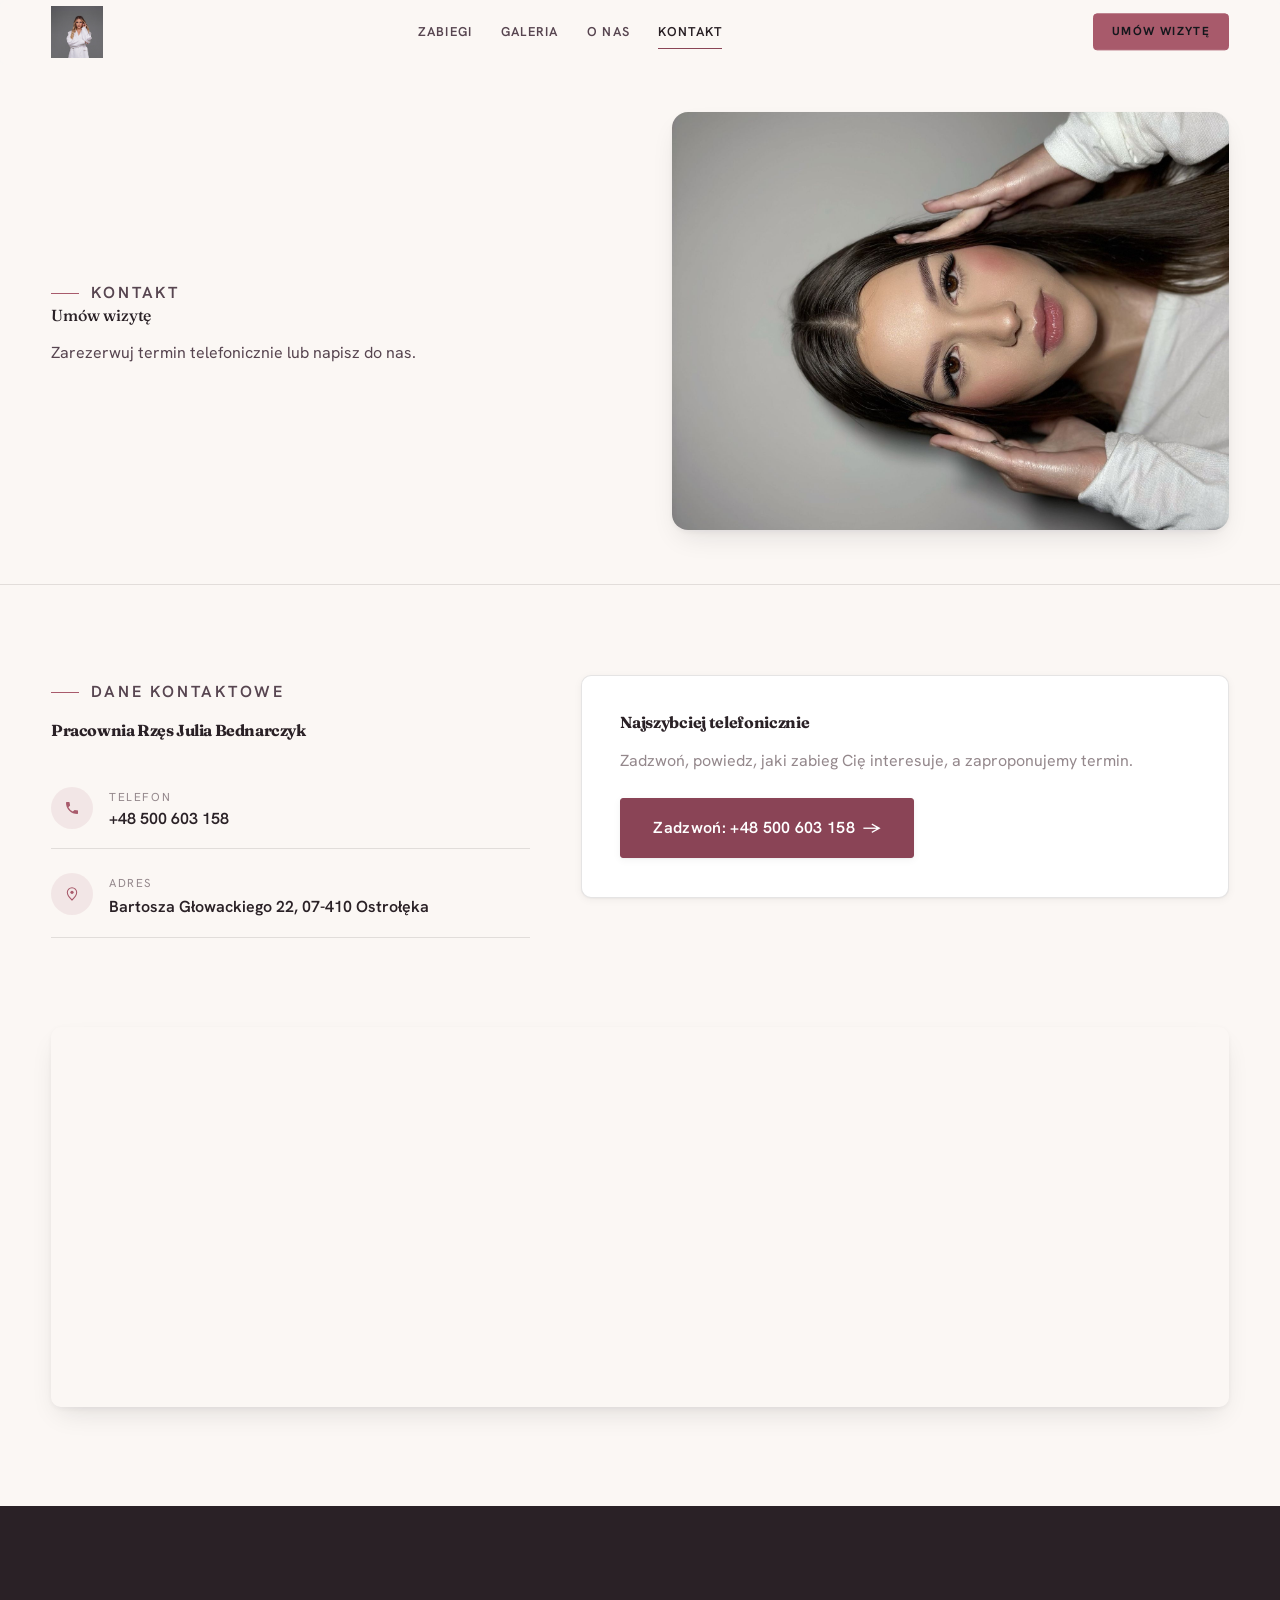
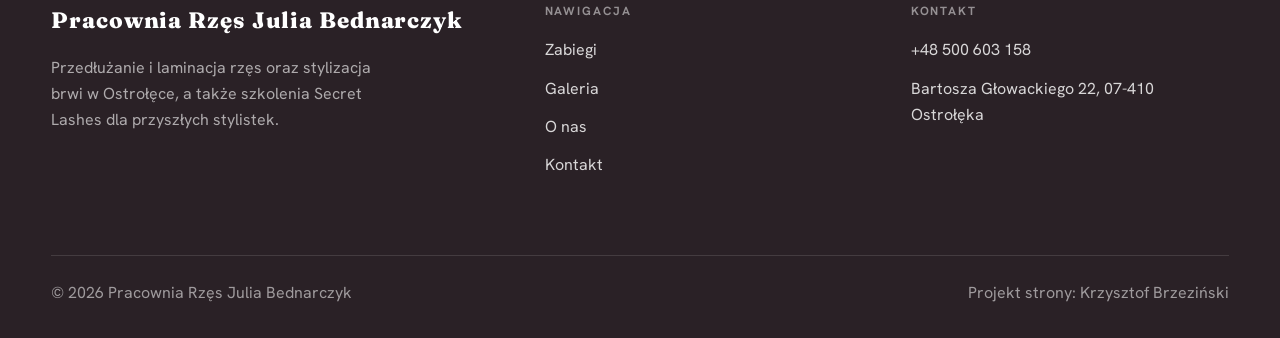
==== commit 46753fe8: "Przebudowa: realne zdjęcia Booksy + dane (rzęsy/brwi/szkolenia), ocena 4,9/161" ====
--- a/kontakt.html
+++ b/kontakt.html
@@ -3,8 +3,8 @@
 <head>
 <meta charset="UTF-8">
 <meta name="viewport" content="width=device-width, initial-scale=1.0">
-<title>Kontakt - Pracownia rzęs Julia Bednarczyk</title>
-<meta name="description" content="Kontakt Pracownia rzęs Julia Bednarczyk - Bartosza Głowackiego 22, 07-410 Ostrołęka">
+<title>Kontakt - Pracownia Rzęs Julia Bednarczyk</title>
+<meta name="description" content="Kontakt Pracownia Rzęs Julia Bednarczyk - Bartosza Głowackiego 22, 07-410 Ostrołęka">
 <link rel="preconnect" href="https://fonts.googleapis.com">
 <link rel="preconnect" href="https://fonts.gstatic.com" crossorigin>
 <link href="https://fonts.googleapis.com/css2?family=Fraunces:wght@500;600;700&family=Hanken+Grotesk:wght@400;500;600&display=swap" rel="stylesheet">
@@ -14,7 +14,7 @@
 
 <header class="nav">
   <div class="wrap nav-inner">
-    <a class="brand" href="index.html"><span class="name">Pracownia rzęs Julia Bednarczyk</span><span class="sub">Ostrołęka</span></a>
+    <a class="brand brand-has-logo" href="index.html"><img class="brand-logo" src="img/logo.png" alt="Pracownia Rzęs Julia Bednarczyk"></a>
     <nav class="nav-links">
       <a href="oferta.html">Zabiegi</a>
       <a href="realizacje.html">Galeria</a>
@@ -28,7 +28,7 @@
 
 <section class="pagehead pagehead-soft">
   <div class="wrap">
-    <figure class="ph-fig reveal"><img src="img/g5.jpg" alt="Pracownia rzęs Julia Bednarczyk - Umów wizytę" loading="lazy"></figure>
+    <figure class="ph-fig reveal"><img src="img/g5.jpg" alt="Pracownia Rzęs Julia Bednarczyk - Umów wizytę" loading="lazy"></figure>
     <div class="ph-copy reveal">
       <span class="eyebrow">Kontakt</span>
       <h1>Umów wizytę</h1>
@@ -40,7 +40,7 @@
   <div class="wrap contact-grid">
     <div class="reveal">
       <span class="eyebrow">Dane kontaktowe</span>
-      <h2 style="margin:var(--space-4) 0 var(--space-6)">Pracownia rzęs Julia Bednarczyk</h2>
+      <h2 style="margin:var(--space-4) 0 var(--space-6)">Pracownia Rzęs Julia Bednarczyk</h2>
       <div class="info-list">
         <div class="info-row"><div class="ic"><svg class="ico-tel" width="16" height="16" viewBox="0 0 24 24" fill="none" aria-hidden="true"><path d="M6.6 10.8a15.5 15.5 0 0 0 6.6 6.6l2.2-2.2a1 1 0 0 1 1-.24 11.4 11.4 0 0 0 3.6.58 1 1 0 0 1 1 1V20a1 1 0 0 1-1 1A17 17 0 0 1 3 4a1 1 0 0 1 1-1h3.5a1 1 0 0 1 1 1c0 1.25.2 2.46.58 3.6a1 1 0 0 1-.25 1l-2.23 2.2Z" fill="currentColor"/></svg></div><div><div class="lbl">Telefon</div><a class="val" href="tel:+48500603158">+48 500 603 158</a></div></div>
         <div class="info-row"><div class="ic"><svg class="ico-pin" width="16" height="16" viewBox="0 0 24 24" fill="none" aria-hidden="true"><path d="M12 21s7-6.1 7-11.5A7 7 0 0 0 5 9.5C5 14.9 12 21 12 21Z" stroke="currentColor" stroke-width="1.6" fill="none"/><circle cx="12" cy="9.5" r="2.4" fill="currentColor"/></svg></div><div><div class="lbl">Adres</div><div class="val">Bartosza Głowackiego 22, 07-410 Ostrołęka</div></div></div>
@@ -57,7 +57,7 @@
 </section>
 <section style="padding-top:0">
   <div class="wrap reveal">
-    <iframe class="map" title="Pracownia rzęs Julia Bednarczyk - Ostrołęka" src="https://maps.google.com/maps?q=53.0834225%2C21.5690968&z=15&output=embed" loading="lazy" referrerpolicy="no-referrer-when-downgrade"></iframe>
+    <iframe class="map" title="Pracownia Rzęs Julia Bednarczyk - Ostrołęka" src="https://maps.google.com/maps?q=Pracownia%20Rz%C4%99s%20Julia%20Bednarczyk%20Ostro%C5%82%C4%99ka&z=15&output=embed" loading="lazy" referrerpolicy="no-referrer-when-downgrade"></iframe>
   </div>
 </section>
 
@@ -65,8 +65,8 @@
   <div class="wrap">
     <div class="foot-grid">
       <div class="foot-brand">
-        <div class="name">Pracownia rzęs Julia Bednarczyk</div>
-        <p>Przedłużanie i stylizacja rzęs w Ostrołęce oraz szkolenia Secret Lashes dla przyszłych stylistek.</p>
+        <div class="name">Pracownia Rzęs Julia Bednarczyk</div>
+        <p>Przedłużanie i laminacja rzęs oraz stylizacja brwi w Ostrołęce, a także szkolenia Secret Lashes dla przyszłych stylistek.</p>
       </div>
       <div class="foot-col">
         <h4>Nawigacja</h4>
@@ -82,7 +82,7 @@
       </div>
     </div>
     <div class="foot-bot">
-      <span>© 2026 Pracownia rzęs Julia Bednarczyk</span>
+      <span>© 2026 Pracownia Rzęs Julia Bednarczyk</span>
       <span>Projekt strony: Krzysztof Brzeziński</span>
     </div>
   </div>
--- a/assets/styles.css
+++ b/assets/styles.css
@@ -577,3 +577,9 @@
 .nav .brand .sub{display:none}
 .nav .brand{min-width:0;overflow:hidden}
 }
+
+/* === focal-point zdjęć (smartcrop) — cover nie utnie twarzy/obiektu === */
+img[src$="/about.jpg"]{object-position:37% 52%}
+[style*="about.jpg"]{background-position:37% 52%}
+img[src$="/g6.jpg"]{object-position:52% 39%}
+[style*="g6.jpg"]{background-position:52% 39%}
